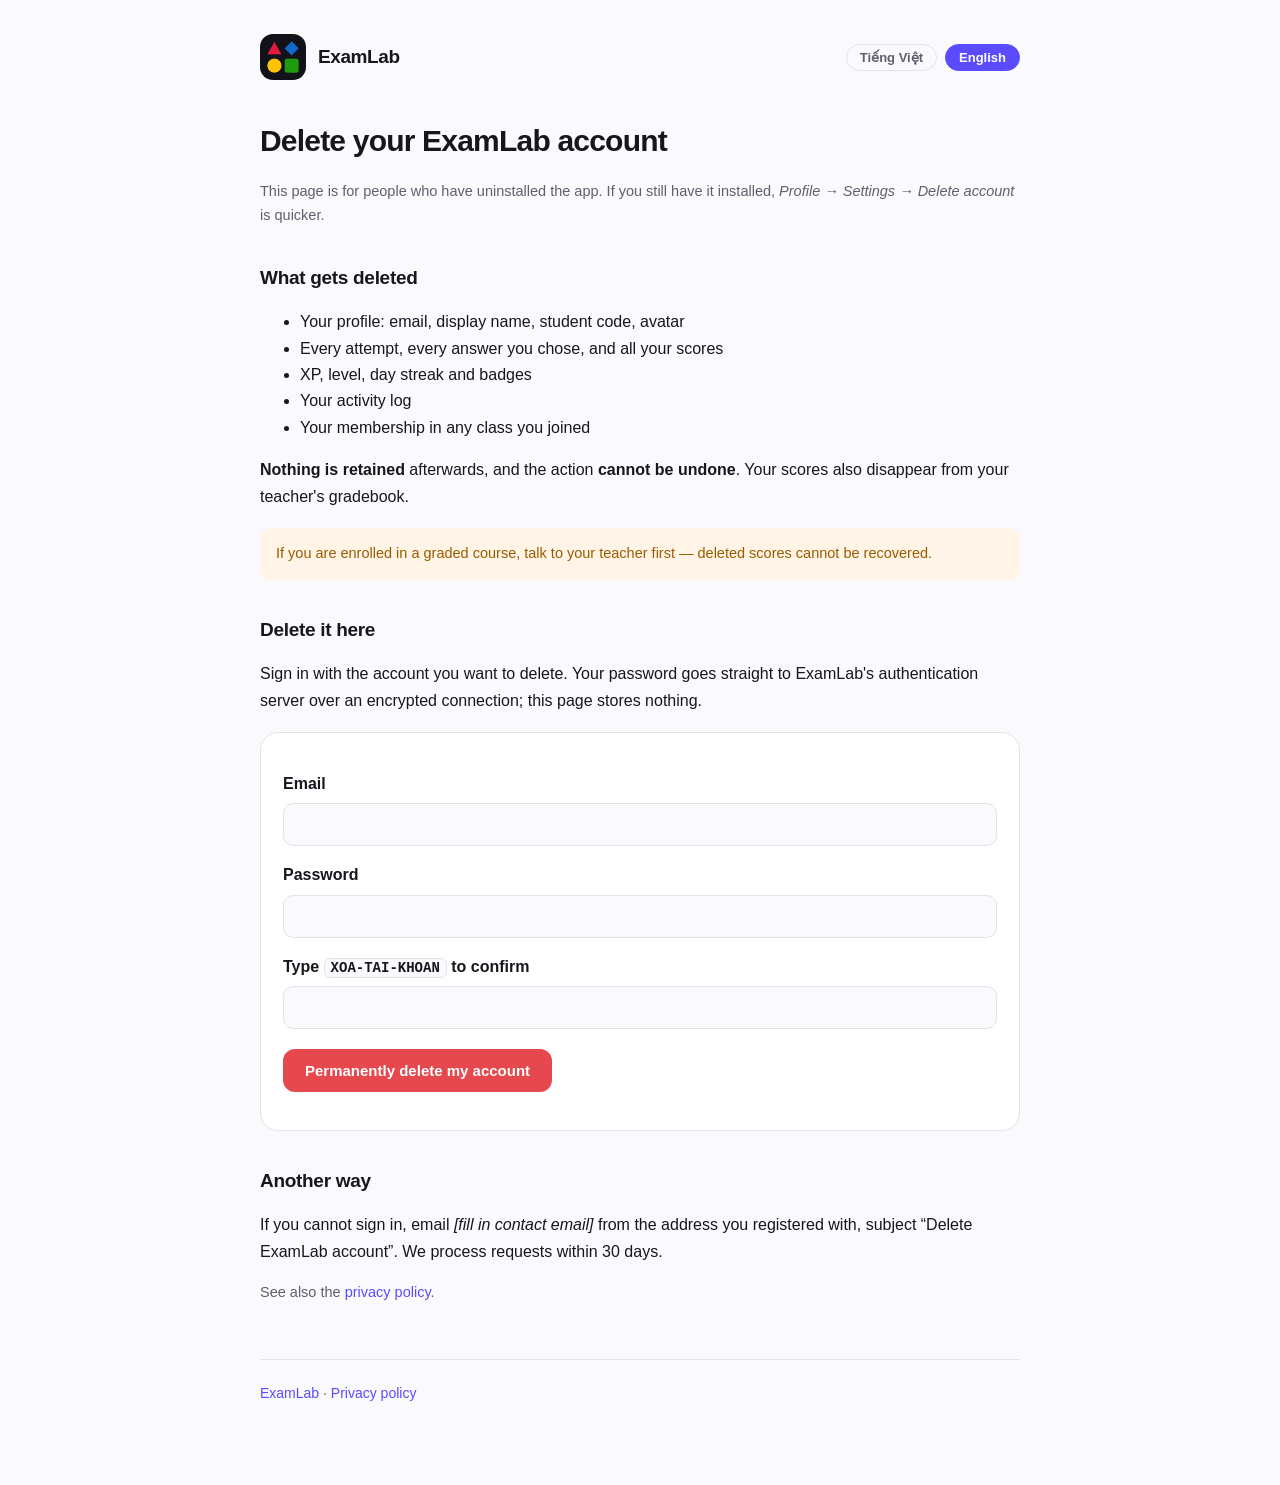
==== delete-account.html @ 7a6a3266 "Build từ mittohoa/EXAM-lab@da95bce" ====
<!doctype html>
<html lang="vi">
<head>
<meta charset="utf-8">
<meta name="viewport" content="width=device-width, initial-scale=1">
<title>Xoá tài khoản — ExamLab</title>
  <link rel="icon" type="image/png" href="favicon.png">
  <link rel="apple-touch-icon" href="apple-touch-icon.png">
  <meta name="theme-color" content="#12121A">

  <meta property="og:title" content="ExamLab — Luyện đề trắc nghiệm">
  <meta property="og:description" content="Nhiều khoá học, nhiều mức độ. Làm bài trên điện thoại hoặc trình duyệt, có chế độ ngoại tuyến.">
  <meta property="og:image" content="https://mittohoa.github.io/examlab-web/og-image.png">
  <meta property="og:type" content="website">
  <meta name="twitter:card" content="summary_large_image">
  <link rel="stylesheet" href="style.css">
</head>
<body>
<div class="wrap">

<header>
  <img class="logo" src="apple-touch-icon.png" alt="ExamLab" width="46" height="46">
  <div class="name">ExamLab</div>
  <div class="lang">
    <button onclick="setLang('vi')" aria-pressed="true" id="b-vi">Tiếng Việt</button>
    <button onclick="setLang('en')" aria-pressed="false" id="b-en">English</button>
  </div>
</header>

<!-- ============================ TIẾNG VIỆT ============================ -->
<div lang="vi">
  <h1>Xoá tài khoản ExamLab</h1>
  <p class="muted">Trang này dành cho người đã gỡ ứng dụng. Nếu bạn còn cài ứng dụng,
  vào <em>Cá nhân → Cài đặt → Xoá tài khoản</em> sẽ nhanh hơn.</p>

  <h2>Những gì sẽ bị xoá</h2>
  <ul>
    <li>Hồ sơ: email, tên hiển thị, mã học viên, ảnh đại diện</li>
    <li>Toàn bộ bài đã làm, đáp án đã chọn và điểm số</li>
    <li>Điểm kinh nghiệm, cấp độ, chuỗi ngày học, huy hiệu</li>
    <li>Nhật ký truy cập của bạn</li>
    <li>Tư cách thành viên trong các lớp đã tham gia</li>
  </ul>
  <p><strong>Không có dữ liệu nào được giữ lại</strong> sau khi xoá, và thao tác này
  <strong>không thể hoàn tác</strong>. Điểm của bạn cũng biến mất khỏi sổ điểm của
  giảng viên.</p>

  <div class="notice">
    Nếu bạn đang học một khoá có tính điểm, hãy báo giảng viên trước khi xoá — điểm
    đã có sẽ không lấy lại được.
  </div>

  <h2>Xoá ngay tại đây</h2>
  <p>Đăng nhập bằng chính tài khoản muốn xoá. Mật khẩu được gửi thẳng tới máy chủ xác
  thực của ExamLab qua kết nối mã hoá; trang này không lưu lại bất cứ thứ gì.</p>
</div>

<!-- ============================== ENGLISH ============================== -->
<div lang="en">
  <h1>Delete your ExamLab account</h1>
  <p class="muted">This page is for people who have uninstalled the app. If you still
  have it installed, <em>Profile → Settings → Delete account</em> is quicker.</p>

  <h2>What gets deleted</h2>
  <ul>
    <li>Your profile: email, display name, student code, avatar</li>
    <li>Every attempt, every answer you chose, and all your scores</li>
    <li>XP, level, day streak and badges</li>
    <li>Your activity log</li>
    <li>Your membership in any class you joined</li>
  </ul>
  <p><strong>Nothing is retained</strong> afterwards, and the action
  <strong>cannot be undone</strong>. Your scores also disappear from your teacher's
  gradebook.</p>

  <div class="notice">
    If you are enrolled in a graded course, talk to your teacher first — deleted
    scores cannot be recovered.
  </div>

  <h2>Delete it here</h2>
  <p>Sign in with the account you want to delete. Your password goes straight to
  ExamLab's authentication server over an encrypted connection; this page stores
  nothing.</p>
</div>

<!-- ============================== BIỂU MẪU ============================== -->
<div class="card">
  <form id="form" onsubmit="return false">
    <p>
      <label for="email"><strong><span lang="vi">Email</span><span lang="en">Email</span></strong></label><br>
      <input id="email" type="email" autocomplete="username"
             style="width:100%;padding:12px;border-radius:10px;border:1px solid var(--border);
                    background:var(--bg);color:var(--text);font-size:15px;margin-top:6px">
    </p>
    <p>
      <label for="password"><strong><span lang="vi">Mật khẩu</span><span lang="en">Password</span></strong></label><br>
      <input id="password" type="password" autocomplete="current-password"
             style="width:100%;padding:12px;border-radius:10px;border:1px solid var(--border);
                    background:var(--bg);color:var(--text);font-size:15px;margin-top:6px">
    </p>
    <p>
      <label for="confirm">
        <strong><span lang="vi">Gõ <code>XOA-TAI-KHOAN</code> để xác nhận</span><span
        lang="en">Type <code>XOA-TAI-KHOAN</code> to confirm</span></strong>
      </label><br>
      <input id="confirm" type="text" autocapitalize="characters" spellcheck="false"
             style="width:100%;padding:12px;border-radius:10px;border:1px solid var(--border);
                    background:var(--bg);color:var(--text);font-size:15px;margin-top:6px">
    </p>
    <p style="margin-top:20px">
      <button class="btn danger" id="submit" onclick="run()">
        <span lang="vi">Xoá vĩnh viễn tài khoản</span><span lang="en">Permanently delete my account</span>
      </button>
    </p>
    <p id="status" class="muted"></p>
  </form>
</div>

<div lang="vi">
  <h2>Cách khác</h2>
  <p>Nếu bạn không đăng nhập được, gửi email từ chính địa chỉ đã đăng ký tới
  <em>[cần điền email liên hệ]</em> với tiêu đề “Xoá tài khoản ExamLab”. Chúng tôi
  xử lý trong vòng 30 ngày.</p>
  <p class="muted">Xem thêm <a href="privacy.html">chính sách quyền riêng tư</a>.</p>
</div>

<div lang="en">
  <h2>Another way</h2>
  <p>If you cannot sign in, email <em>[fill in contact email]</em> from the address you
  registered with, subject “Delete ExamLab account”. We process requests within 30 days.</p>
  <p class="muted">See also the <a href="privacy.html">privacy policy</a>.</p>
</div>

<footer>
  <a href="index.html">ExamLab</a> ·
  <a href="privacy.html" id="f-priv">Chính sách quyền riêng tư</a>
</footer>

</div>

<script>
// Khoá publishable là khoá CÔNG KHAI theo thiết kế của Supabase — nó nằm sẵn
// trong bản web và trong APK. Thứ bảo vệ dữ liệu là Row Level Security ở
// database, không phải việc giấu khoá này.
var SUPABASE_URL = 'https://iiomhxfxbydbhktzaonl.supabase.co';
var SUPABASE_KEY = 'sb_publishable_mNxIXAZFtD1fP5ITadVN8g_GrW7OScK';
var CONFIRM_PHRASE = 'XOA-TAI-KHOAN';

var T = {
  vi: {
    needAll: 'Vui lòng điền đủ email, mật khẩu và chuỗi xác nhận.',
    needPhrase: 'Chuỗi xác nhận chưa đúng. Gõ chính xác: ' + CONFIRM_PHRASE,
    signingIn: 'Đang xác thực…',
    badLogin: 'Email hoặc mật khẩu không đúng.',
    deleting: 'Đang xoá tài khoản…',
    done: '✅ Tài khoản đã được xoá vĩnh viễn. Không còn dữ liệu nào của bạn trên hệ thống.',
    failed: 'Không xoá được: '
  },
  en: {
    needAll: 'Please fill in email, password and the confirmation phrase.',
    needPhrase: 'Confirmation phrase is wrong. Type exactly: ' + CONFIRM_PHRASE,
    signingIn: 'Verifying…',
    badLogin: 'Wrong email or password.',
    deleting: 'Deleting your account…',
    done: '✅ Your account has been permanently deleted. None of your data remains.',
    failed: 'Could not delete: '
  }
};

function lang() { return document.body.classList.contains('en') ? 'en' : 'vi'; }
function say(msg, isError) {
  var el = document.getElementById('status');
  el.textContent = msg;
  el.style.color = isError ? '#e5484d' : 'var(--muted)';
}

function setLang(code) {
  document.body.classList.toggle('en', code === 'en');
  document.documentElement.lang = code;
  document.getElementById('b-vi').setAttribute('aria-pressed', code === 'vi');
  document.getElementById('b-en').setAttribute('aria-pressed', code === 'en');
  document.getElementById('f-priv').textContent =
    code === 'en' ? 'Privacy policy' : 'Chính sách quyền riêng tư';
  try { localStorage.setItem('examlab-lang', code); } catch (e) {}
}

async function run() {
  var t = T[lang()];
  var email = document.getElementById('email').value.trim();
  var password = document.getElementById('password').value;
  var confirm = document.getElementById('confirm').value.trim().toUpperCase();
  var btn = document.getElementById('submit');

  if (!email || !password || !confirm) { say(t.needAll, true); return; }
  if (confirm !== CONFIRM_PHRASE) { say(t.needPhrase, true); return; }

  btn.disabled = true;
  try {
    say(t.signingIn, false);
    var authRes = await fetch(SUPABASE_URL + '/auth/v1/token?grant_type=password', {
      method: 'POST',
      headers: { 'apikey': SUPABASE_KEY, 'Content-Type': 'application/json' },
      body: JSON.stringify({ email: email, password: password })
    });
    if (!authRes.ok) { say(t.badLogin, true); btn.disabled = false; return; }
    var auth = await authRes.json();

    say(t.deleting, false);
    // Cùng một hàm mà ứng dụng gọi: xoá thẳng khỏi auth.users, mọi bảng
    // liên quan đi theo bằng ON DELETE CASCADE.
    var delRes = await fetch(SUPABASE_URL + '/rest/v1/rpc/delete_my_account', {
      method: 'POST',
      headers: {
        'apikey': SUPABASE_KEY,
        'Authorization': 'Bearer ' + auth.access_token,
        'Content-Type': 'application/json'
      },
      body: JSON.stringify({ p_confirm: CONFIRM_PHRASE })
    });

    if (delRes.ok) {
      document.getElementById('form').style.display = 'none';
      say(t.done, false);
    } else {
      var err = await delRes.text();
      say(t.failed + err, true);
      btn.disabled = false;
    }
  } catch (e) {
    say(t.failed + e, true);
    btn.disabled = false;
  }
}

try {
  var saved = localStorage.getItem('examlab-lang');
  setLang(saved ? saved : ((navigator.language || '').indexOf('vi') === 0 ? 'vi' : 'en'));
} catch (e) { setLang('vi'); }
</script>

</body>
</html>
---- style.css ----
/* ExamLab — trang tĩnh phát hành kèm app trên GitHub Pages.
   Dùng lại bảng màu của app để hai bên trông cùng một sản phẩm. */

:root {
  --seed: #5a4bff;
  --bg: #fafafc;
  --surface: #ffffff;
  --text: #16161d;
  --muted: #5f5f6e;
  --border: #e3e3ea;
  --warn-bg: #fff4e5;
  --warn-fg: #9a5b00;
  --radius: 18px;
}

@media (prefers-color-scheme: dark) {
  :root {
    --bg: #101014;
    --surface: #17171d;
    --text: #f2f2f5;
    --muted: #a0a0b0;
    --border: #2a2a33;
    --warn-bg: #3a2a10;
    --warn-fg: #ffc46b;
  }
}

* { box-sizing: border-box; }

body {
  margin: 0;
  padding: 0 20px 80px;
  background: var(--bg);
  color: var(--text);
  font: 16px/1.65 -apple-system, BlinkMacSystemFont, "Segoe UI", Roboto,
        "Helvetica Neue", Arial, sans-serif;
  -webkit-font-smoothing: antialiased;
}

.wrap { max-width: 760px; margin: 0 auto; }

header {
  display: flex;
  align-items: center;
  gap: 12px;
  padding: 34px 0 26px;
}

.logo {
  width: 46px; height: 46px;
  border-radius: 13px;
  display: block;
}

header .name { font-weight: 800; font-size: 19px; letter-spacing: -0.4px; }

h1 { font-size: 30px; letter-spacing: -0.8px; margin: 10px 0 6px; }
h2 { font-size: 19px; letter-spacing: -0.3px; margin: 34px 0 10px; }
h3 { font-size: 16px; margin: 22px 0 6px; }

p, li { color: var(--text); }
.muted { color: var(--muted); font-size: 14.5px; }

a { color: var(--seed); text-decoration: none; }
a:hover { text-decoration: underline; }

.card {
  background: var(--surface);
  border: 1px solid var(--border);
  border-radius: var(--radius);
  padding: 22px;
  margin: 18px 0;
}

.notice {
  background: var(--warn-bg);
  color: var(--warn-fg);
  border-radius: 12px;
  padding: 14px 16px;
  font-size: 14.5px;
  margin: 18px 0;
}

table { width: 100%; border-collapse: collapse; margin: 14px 0; font-size: 15px; }
th, td { text-align: left; padding: 10px 12px; border-bottom: 1px solid var(--border); vertical-align: top; }
th { font-weight: 700; font-size: 13.5px; text-transform: uppercase; letter-spacing: 0.4px; color: var(--muted); }

/* Bảng dữ liệu dài hơn màn hình điện thoại phải cuộn trong khung của nó,
   không được đẩy cả trang trôi ngang. */
.table-scroll { overflow-x: auto; }

code {
  background: var(--bg);
  border: 1px solid var(--border);
  border-radius: 6px;
  padding: 1px 6px;
  font-size: 14px;
}

.btn {
  display: inline-block;
  background: var(--seed);
  color: #fff;
  border-radius: 12px;
  padding: 13px 22px;
  font-weight: 700;
  border: none;
  cursor: pointer;
  font-size: 15px;
}
.btn:hover { text-decoration: none; opacity: 0.92; }
.btn.secondary { background: transparent; color: var(--text); border: 1px solid var(--border); }
.btn.danger { background: #e5484d; }

.lang { display: flex; gap: 8px; margin-left: auto; }
.lang button {
  background: transparent; border: 1px solid var(--border); color: var(--muted);
  border-radius: 999px; padding: 5px 13px; cursor: pointer; font-size: 13px; font-weight: 600;
}
.lang button[aria-pressed="true"] { background: var(--seed); color: #fff; border-color: var(--seed); }

/* Bộ chuyển ngôn ngữ.
   Phải giới hạn trong .wrap: script cũng đặt lang cho thẻ <html>, nên luật
   [lang="en"] không giới hạn sẽ khớp luôn <html> và ẩn sạch cả trang.
   Dùng `revert` thay vì `block` để span/li/td giữ đúng kiểu hiển thị gốc. */
.wrap [lang="en"] { display: none; }
body.en .wrap [lang="vi"] { display: none; }
body.en .wrap [lang="en"] { display: revert; }

footer {
  margin-top: 54px; padding-top: 22px;
  border-top: 1px solid var(--border);
  color: var(--muted); font-size: 14px;
}
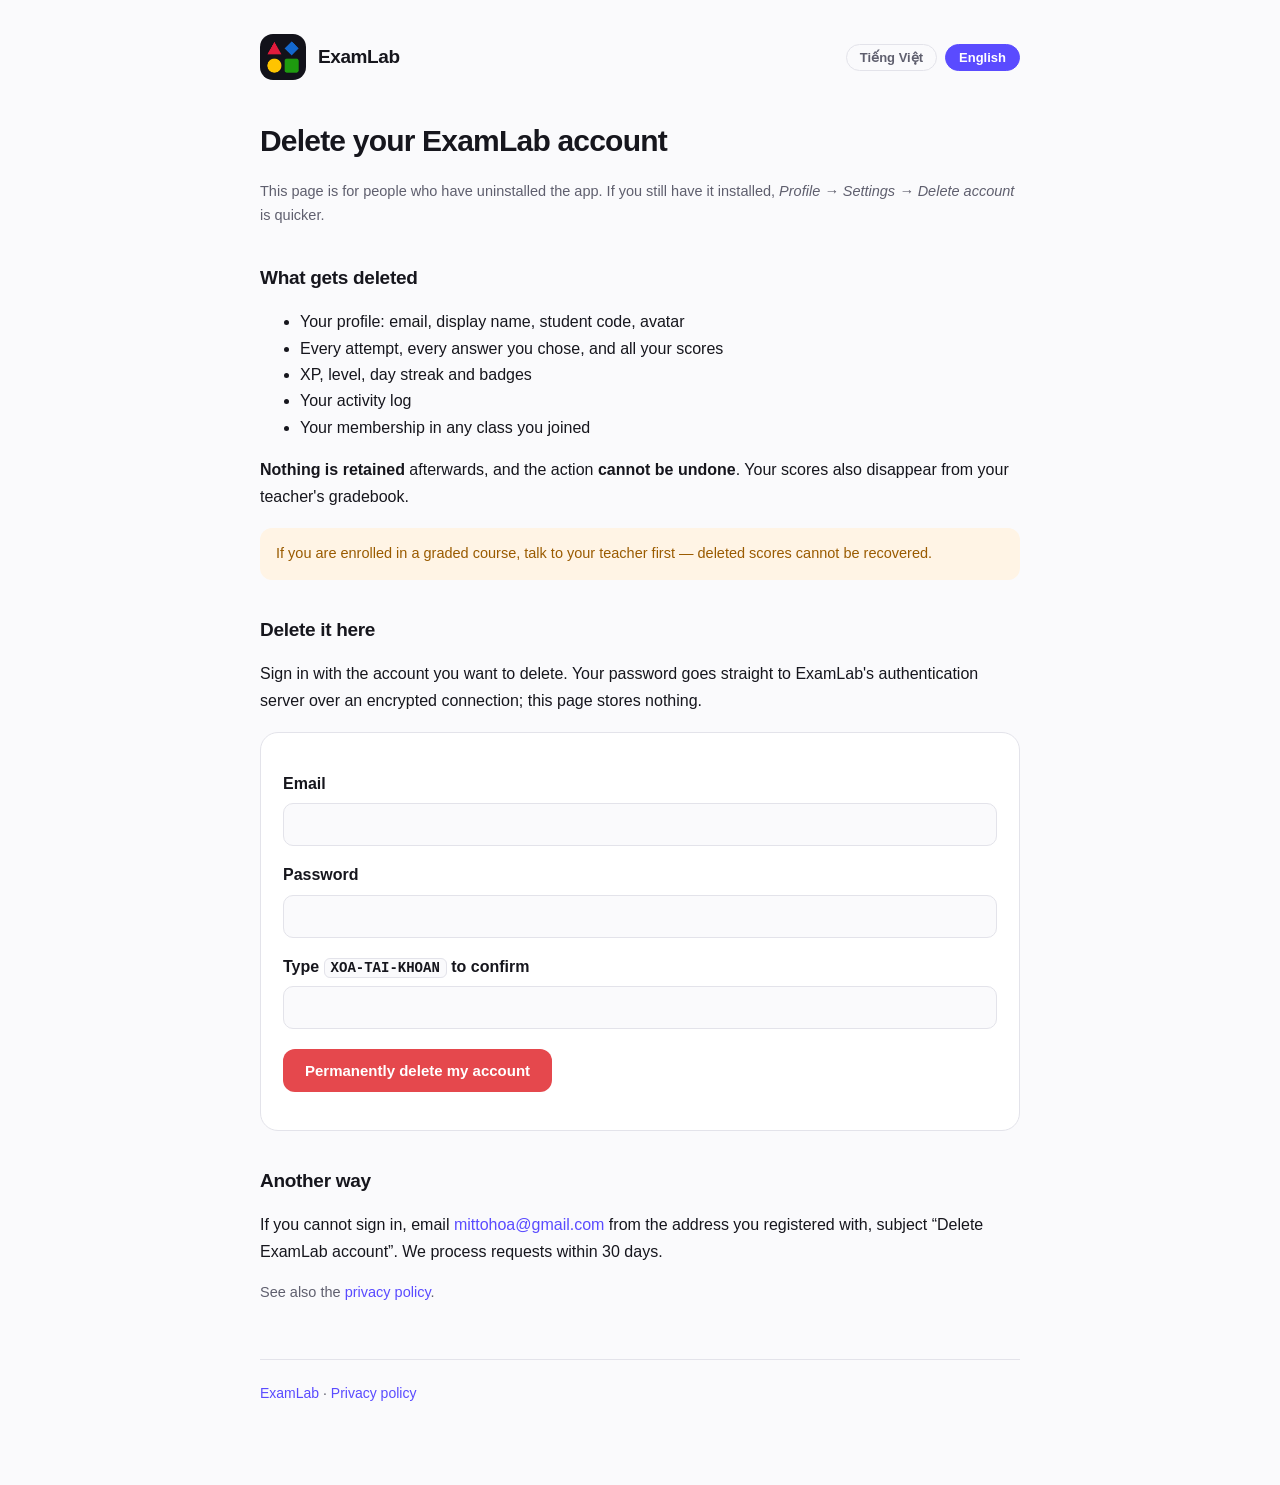
==== commit af568d4f: "Điền thông tin liên hệ vào trang pháp lý Google Play bắt trang chính sách phải nêu rõ đơn vị chịu tr" ====
--- a/delete-account.html
+++ b/delete-account.html
@@ -120,14 +120,14 @@
 <div lang="vi">
   <h2>Cách khác</h2>
   <p>Nếu bạn không đăng nhập được, gửi email từ chính địa chỉ đã đăng ký tới
-  <em>[cần điền email liên hệ]</em> với tiêu đề “Xoá tài khoản ExamLab”. Chúng tôi
+  <a href="mailto:mittohoa@gmail.com">mittohoa@gmail.com</a> với tiêu đề “Xoá tài khoản ExamLab”. Chúng tôi
   xử lý trong vòng 30 ngày.</p>
   <p class="muted">Xem thêm <a href="privacy.html">chính sách quyền riêng tư</a>.</p>
 </div>
 
 <div lang="en">
   <h2>Another way</h2>
-  <p>If you cannot sign in, email <em>[fill in contact email]</em> from the address you
+  <p>If you cannot sign in, email <a href="mailto:mittohoa@gmail.com">mittohoa@gmail.com</a> from the address you
   registered with, subject “Delete ExamLab account”. We process requests within 30 days.</p>
   <p class="muted">See also the <a href="privacy.html">privacy policy</a>.</p>
 </div>
